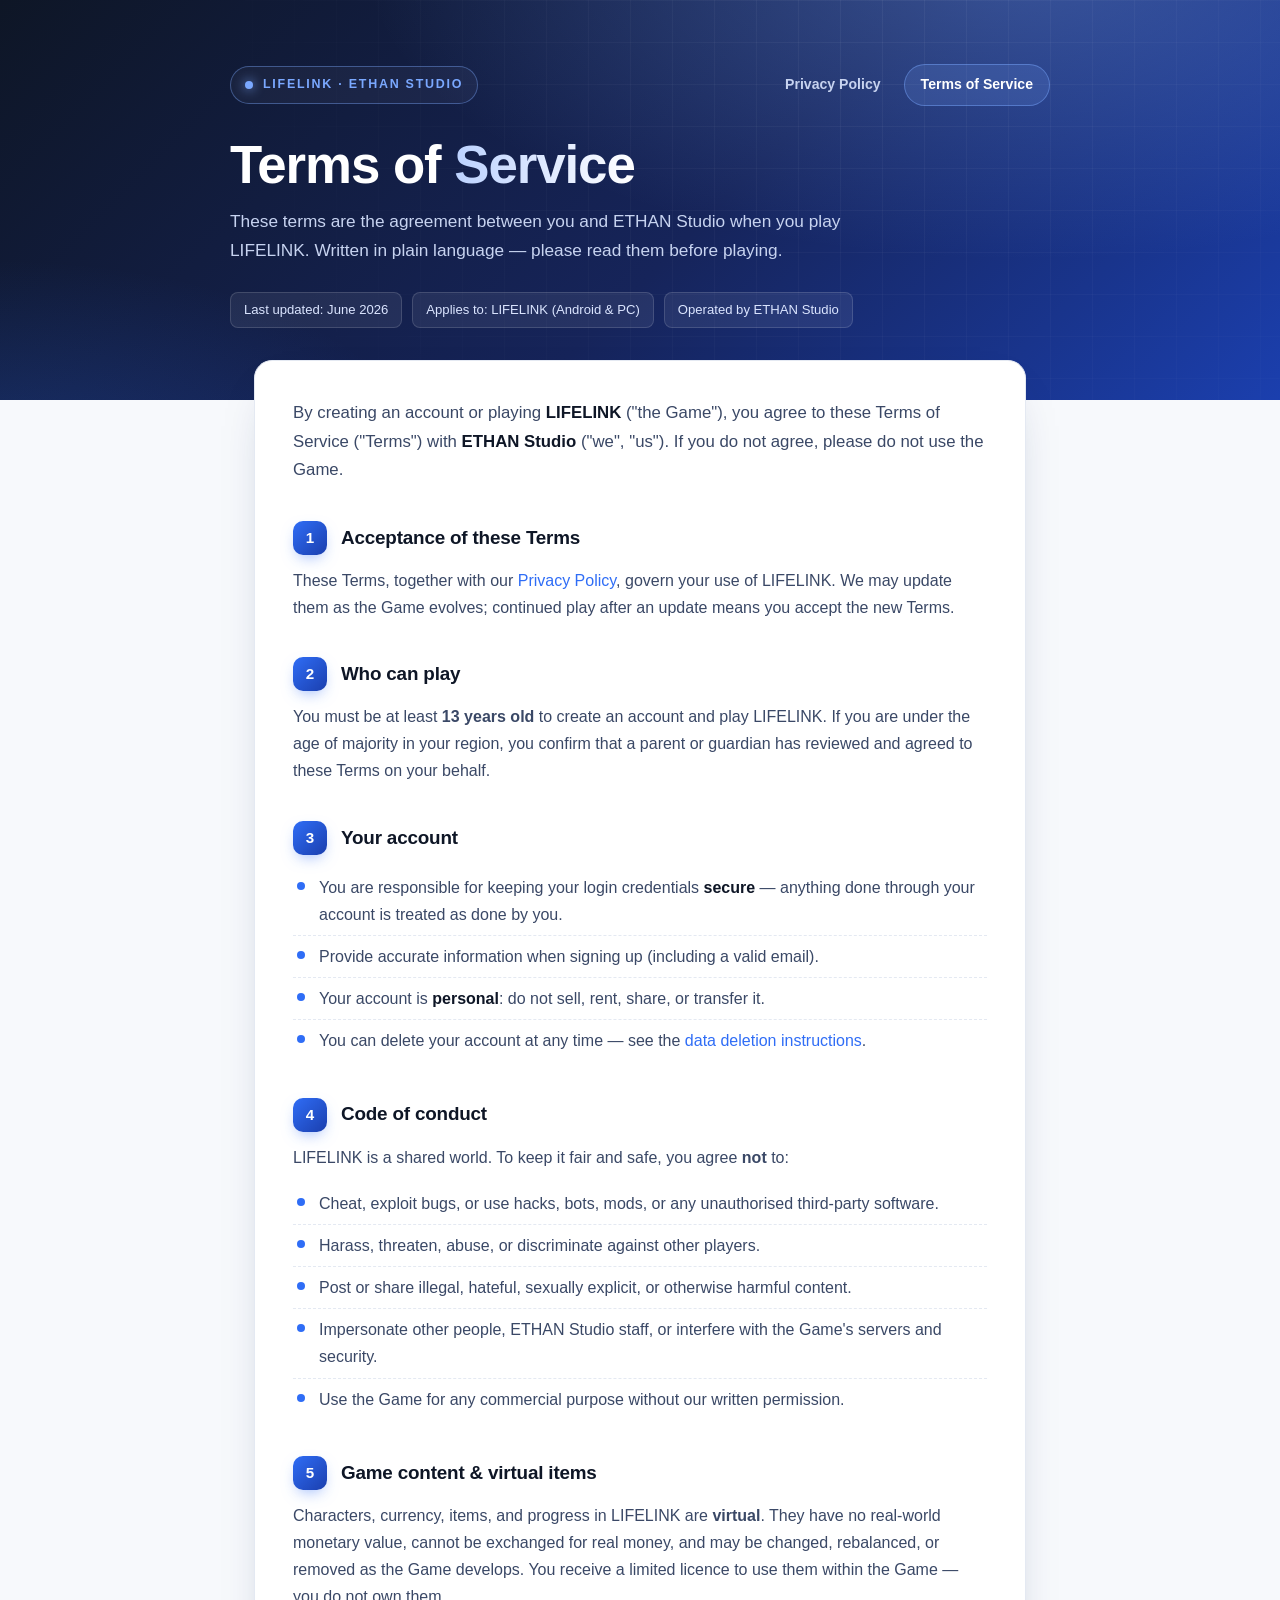
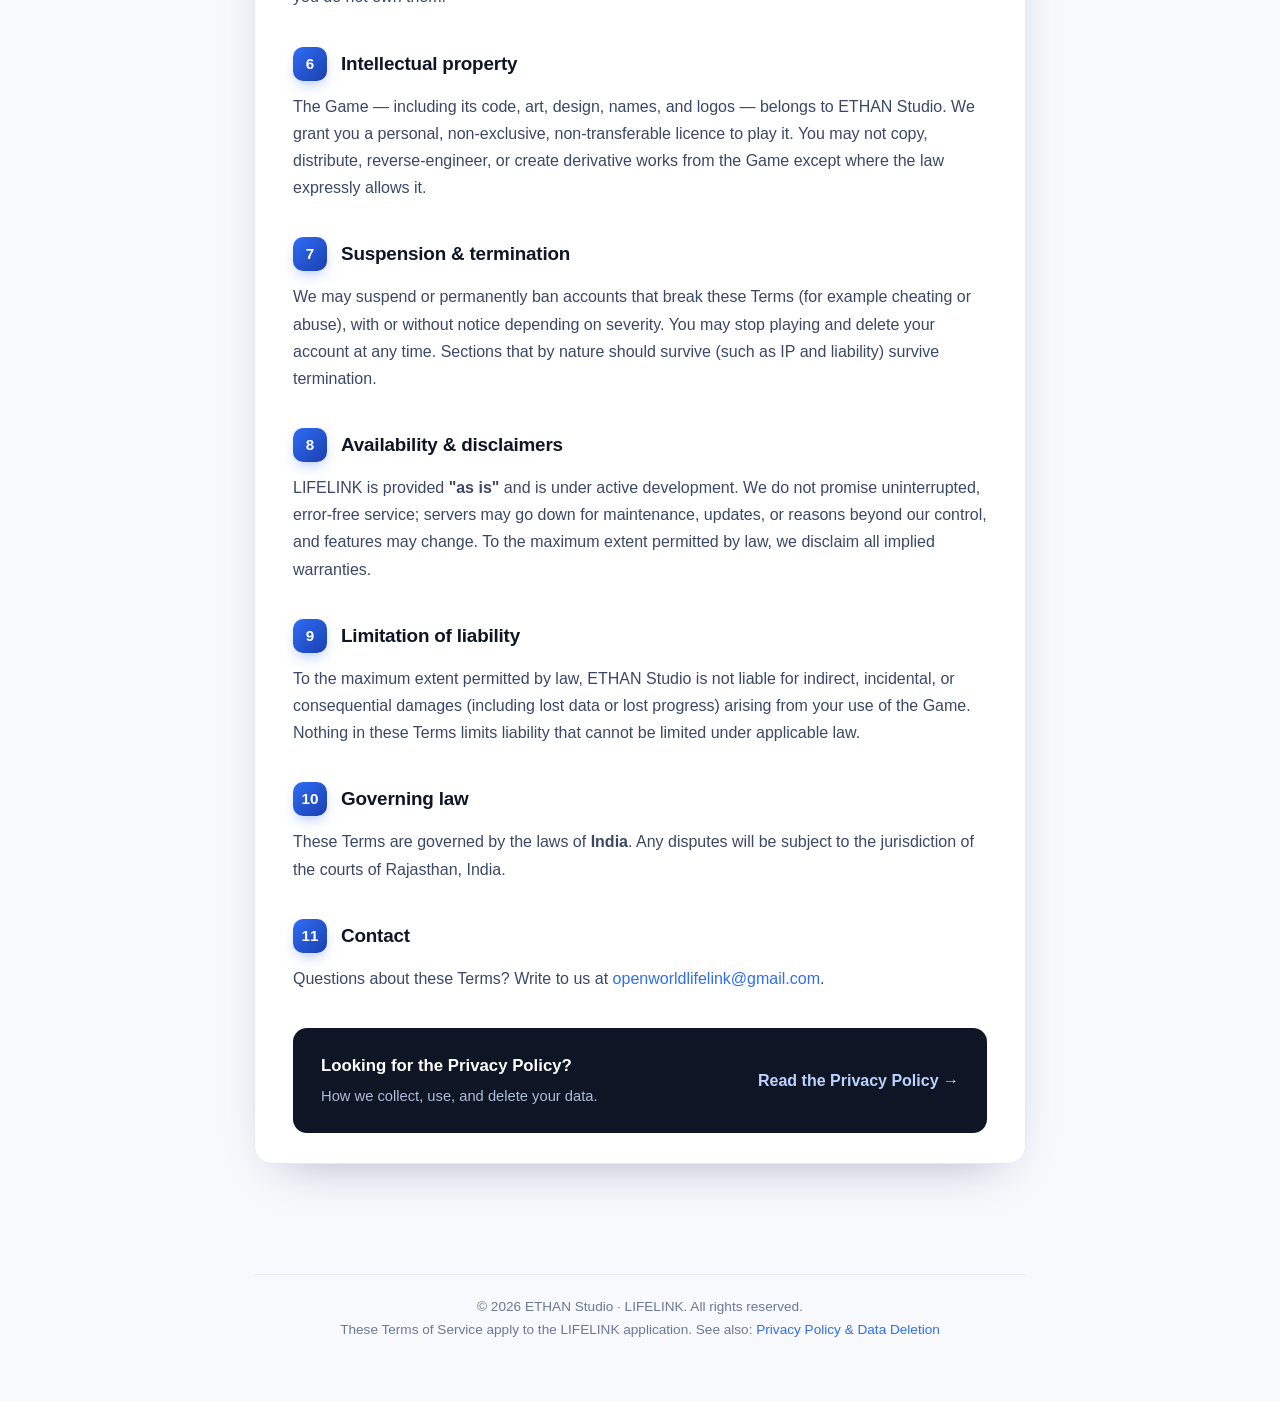
==== terms.html @ 755d23d4 "Create terms.html" ====
<!DOCTYPE html>
<html lang="en">
<head>
<meta charset="UTF-8">
<meta name="viewport" content="width=device-width, initial-scale=1.0">
<title>LIFELINK — Terms of Service</title>
<style>
  :root{
    --ink:#0e1626;
    --ink-soft:#3a4866;
    --muted:#6b7896;
    --line:#e4e9f2;
    --bg:#f7f9fc;
    --card:#ffffff;
    --accent:#2f6df6;
    --accent-deep:#1b3fae;
    --glow:#7aa8ff;
    --ok:#0f9d6b;
  }
  *{box-sizing:border-box;margin:0;padding:0}
  html{scroll-behavior:smooth}
  body{
    font-family:'Segoe UI',-apple-system,Roboto,Helvetica,Arial,sans-serif;
    background:var(--bg);
    color:var(--ink);
    line-height:1.7;
    -webkit-font-smoothing:antialiased;
  }
  a{color:var(--accent);text-decoration:none}
  a:hover{text-decoration:underline}


  /* NAV */
  .nav{display:flex;justify-content:space-between;align-items:center;max-width:820px;margin:0 auto 30px;position:relative}
  .nav-links{display:flex;gap:6px}
  .nav-links a{
    color:#c7d3f0;font-size:.88rem;font-weight:600;
    padding:8px 16px;border-radius:999px;border:1px solid transparent;
    transition:all .2s ease;
  }
  .nav-links a:hover{text-decoration:none;color:#fff;border-color:rgba(122,168,255,.35);background:rgba(255,255,255,.05)}
  .nav-links a.active{color:#fff;background:rgba(122,168,255,.16);border-color:rgba(122,168,255,.45)}

  /* HERO */
  .hero{
    position:relative;
    overflow:hidden;
    background:
      radial-gradient(1100px 500px at 80% -10%, rgba(122,168,255,.35), transparent 60%),
      radial-gradient(800px 400px at 0% 120%, rgba(47,109,246,.25), transparent 55%),
      linear-gradient(135deg,#0e1626 0%,#16245a 55%,#1b3fae 100%);
    color:#fff;
    padding:64px 24px 72px;
  }
  .hero-grid{
    position:absolute;inset:0;
    background-image:
      linear-gradient(rgba(255,255,255,.05) 1px,transparent 1px),
      linear-gradient(90deg,rgba(255,255,255,.05) 1px,transparent 1px);
    background-size:42px 42px;
    mask-image:radial-gradient(circle at 70% 0%,#000,transparent 75%);
    pointer-events:none;
  }
  .hero-inner{max-width:820px;margin:0 auto;position:relative}
  .brand{
    display:inline-flex;align-items:center;gap:10px;
    font-weight:700;letter-spacing:.14em;text-transform:uppercase;
    font-size:.78rem;color:var(--glow);
    border:1px solid rgba(122,168,255,.4);
    padding:7px 14px;border-radius:999px;
    background:rgba(255,255,255,.04);
  }
  .brand .dot{width:8px;height:8px;border-radius:50%;background:var(--glow);box-shadow:0 0 12px var(--glow)}
  h1{
    font-size:clamp(2.1rem,6vw,3.3rem);
    line-height:1.08;
    font-weight:800;
    letter-spacing:-.02em;
    margin:22px 0 14px;
  }
  h1 span{
    background:linear-gradient(90deg,#bcd2ff,#ffffff);
    -webkit-background-clip:text;background-clip:text;-webkit-text-fill-color:transparent;
  }
  .lede{font-size:1.08rem;color:#c7d3f0;max-width:620px}
  .meta-row{
    margin-top:26px;display:flex;flex-wrap:wrap;gap:10px;
  }
  .chip{
    font-size:.82rem;color:#dbe5ff;
    background:rgba(255,255,255,.07);
    border:1px solid rgba(255,255,255,.14);
    padding:6px 13px;border-radius:8px;
  }

  /* BODY */
  .wrap{max-width:820px;margin:-40px auto 0;padding:0 24px 80px;position:relative}
  .card{
    background:var(--card);
    border:1px solid var(--line);
    border-radius:18px;
    padding:38px 38px 30px;
    box-shadow:0 20px 50px -28px rgba(16,33,80,.4);
  }
  .intro{font-size:1.05rem;color:var(--ink-soft)}
  .intro strong{color:var(--ink)}

  section{margin-top:36px;scroll-margin-top:20px}
  .sec-head{display:flex;align-items:center;gap:14px;margin-bottom:12px}
  .num{
    flex:none;
    width:34px;height:34px;border-radius:10px;
    display:grid;place-items:center;
    font-weight:700;font-size:.95rem;
    color:#fff;
    background:linear-gradient(135deg,var(--accent),var(--accent-deep));
    box-shadow:0 6px 16px -6px rgba(47,109,246,.6);
  }
  h2{font-size:1.18rem;font-weight:700;letter-spacing:-.01em}
  section p{color:var(--ink-soft);margin-top:4px}
  ul{margin:12px 0 0;padding-left:0;list-style:none}
  ul li{
    position:relative;padding:7px 0 7px 26px;color:var(--ink-soft);
    border-bottom:1px dashed var(--line);
  }
  ul li:last-child{border-bottom:none}
  ul li::before{
    content:"";position:absolute;left:4px;top:15px;
    width:8px;height:8px;border-radius:50%;
    background:var(--accent);
  }
  ul li b{color:var(--ink)}

  /* two deletion methods */
  .methods{display:grid;grid-template-columns:1fr 1fr;gap:16px;margin-top:16px}
  .method{
    border:1px solid var(--line);border-radius:12px;padding:18px 20px;
    background:#fff;position:relative;
  }
  .method h3{font-size:1rem;margin:10px 0 2px}
  .tag{
    font-size:.68rem;font-weight:700;letter-spacing:.08em;text-transform:uppercase;
    color:var(--accent-deep);background:#e8f0ff;padding:4px 9px;border-radius:6px;
  }
  .tag.alt{color:#0a7a52;background:#e3f7ee}
  @media (max-width:560px){.methods{grid-template-columns:1fr}}

  /* data deletion callout */
  .deletion{
    margin-top:14px;
    border:1px solid var(--line);
    border-left:4px solid var(--accent);
    background:linear-gradient(180deg,#f4f8ff,#ffffff);
    border-radius:12px;
    padding:22px 24px;
  }
  .deletion h3{font-size:1.02rem;margin-bottom:6px}
  .steps{counter-reset:step;margin-top:14px}
  .steps li{
    list-style:none;position:relative;padding:10px 0 10px 40px;border:none;
    color:var(--ink-soft);
  }
  .steps li::before{
    counter-increment:step;content:counter(step);
    position:absolute;left:0;top:8px;
    width:24px;height:24px;border-radius:7px;
    background:#e8f0ff;color:var(--accent-deep);
    font-weight:700;font-size:.82rem;
    display:grid;place-items:center;
  }
  .mailbtn{
    display:inline-flex;align-items:center;gap:8px;
    margin-top:14px;
    background:linear-gradient(135deg,var(--accent),var(--accent-deep));
    color:#fff;font-weight:600;font-size:.95rem;
    padding:11px 20px;border-radius:10px;
    box-shadow:0 10px 24px -10px rgba(47,109,246,.7);
  }
  .mailbtn:hover{text-decoration:none;filter:brightness(1.06)}

  .contact-card{
    margin-top:36px;display:flex;flex-wrap:wrap;gap:18px;align-items:center;justify-content:space-between;
    background:#0e1626;color:#fff;border-radius:14px;padding:24px 28px;
  }
  .contact-card h3{font-size:1.05rem;margin-bottom:3px}
  .contact-card p{color:#aebbd9;font-size:.92rem;margin:0}
  .contact-card a{color:#bcd2ff;font-weight:600}

  footer{
    max-width:820px;margin:0 auto;padding:30px 24px 60px;
    color:var(--muted);font-size:.85rem;text-align:center;
  }
  footer .rule{height:1px;background:var(--line);margin-bottom:20px}

  @media (max-width:560px){
    .card{padding:26px 20px 20px;border-radius:14px}
    .hero{padding:48px 20px 64px}
  }
  @media (prefers-reduced-motion:no-preference){
    .card{animation:rise .6s ease both}
    @keyframes rise{from{opacity:0;transform:translateY(14px)}to{opacity:1;transform:none}}
  }
</style>
</head>
<body>

<header class="hero">
  <div class="hero-grid"></div>
  <div class="hero-inner">
    <div class="nav">
      <span class="brand"><span class="dot"></span>LIFELINK · ETHAN Studio</span>
      <nav class="nav-links">
        <a href="./">Privacy Policy</a>
        <a href="terms.html" class="active">Terms of Service</a>
      </nav>
    </div>
    <h1>Terms of <span>Service</span></h1>
    <p class="lede">These terms are the agreement between you and ETHAN Studio when you play LIFELINK. Written in plain language — please read them before playing.</p>
    <div class="meta-row">
      <span class="chip">Last updated: June 2026</span>
      <span class="chip">Applies to: LIFELINK (Android &amp; PC)</span>
      <span class="chip">Operated by ETHAN Studio</span>
    </div>
  </div>
</header>

<main class="wrap">
  <div class="card">
    <p class="intro">By creating an account or playing <strong>LIFELINK</strong> ("the Game"), you agree to these Terms of Service ("Terms") with <strong>ETHAN Studio</strong> ("we", "us"). If you do not agree, please do not use the Game.</p>

    <section id="acceptance">
      <div class="sec-head"><span class="num">1</span><h2>Acceptance of these Terms</h2></div>
      <p>These Terms, together with our <a href="./">Privacy Policy</a>, govern your use of LIFELINK. We may update them as the Game evolves; continued play after an update means you accept the new Terms.</p>
    </section>

    <section id="eligibility">
      <div class="sec-head"><span class="num">2</span><h2>Who can play</h2></div>
      <p>You must be at least <b>13 years old</b> to create an account and play LIFELINK. If you are under the age of majority in your region, you confirm that a parent or guardian has reviewed and agreed to these Terms on your behalf.</p>
    </section>

    <section id="account">
      <div class="sec-head"><span class="num">3</span><h2>Your account</h2></div>
      <ul>
        <li>You are responsible for keeping your login credentials <b>secure</b> — anything done through your account is treated as done by you.</li>
        <li>Provide accurate information when signing up (including a valid email).</li>
        <li>Your account is <b>personal</b>: do not sell, rent, share, or transfer it.</li>
        <li>You can delete your account at any time — see the <a href="./#data-deletion">data deletion instructions</a>.</li>
      </ul>
    </section>

    <section id="conduct">
      <div class="sec-head"><span class="num">4</span><h2>Code of conduct</h2></div>
      <p>LIFELINK is a shared world. To keep it fair and safe, you agree <b>not</b> to:</p>
      <ul>
        <li>Cheat, exploit bugs, or use hacks, bots, mods, or any unauthorised third-party software.</li>
        <li>Harass, threaten, abuse, or discriminate against other players.</li>
        <li>Post or share illegal, hateful, sexually explicit, or otherwise harmful content.</li>
        <li>Impersonate other people, ETHAN Studio staff, or interfere with the Game's servers and security.</li>
        <li>Use the Game for any commercial purpose without our written permission.</li>
      </ul>
    </section>

    <section id="content">
      <div class="sec-head"><span class="num">5</span><h2>Game content &amp; virtual items</h2></div>
      <p>Characters, currency, items, and progress in LIFELINK are <b>virtual</b>. They have no real-world monetary value, cannot be exchanged for real money, and may be changed, rebalanced, or removed as the Game develops. You receive a limited licence to use them within the Game — you do not own them.</p>
    </section>

    <section id="ip">
      <div class="sec-head"><span class="num">6</span><h2>Intellectual property</h2></div>
      <p>The Game — including its code, art, design, names, and logos — belongs to ETHAN Studio. We grant you a personal, non-exclusive, non-transferable licence to play it. You may not copy, distribute, reverse-engineer, or create derivative works from the Game except where the law expressly allows it.</p>
    </section>

    <section id="termination">
      <div class="sec-head"><span class="num">7</span><h2>Suspension &amp; termination</h2></div>
      <p>We may suspend or permanently ban accounts that break these Terms (for example cheating or abuse), with or without notice depending on severity. You may stop playing and delete your account at any time. Sections that by nature should survive (such as IP and liability) survive termination.</p>
    </section>

    <section id="disclaimer">
      <div class="sec-head"><span class="num">8</span><h2>Availability &amp; disclaimers</h2></div>
      <p>LIFELINK is provided <b>"as is"</b> and is under active development. We do not promise uninterrupted, error-free service; servers may go down for maintenance, updates, or reasons beyond our control, and features may change. To the maximum extent permitted by law, we disclaim all implied warranties.</p>
    </section>

    <section id="liability">
      <div class="sec-head"><span class="num">9</span><h2>Limitation of liability</h2></div>
      <p>To the maximum extent permitted by law, ETHAN Studio is not liable for indirect, incidental, or consequential damages (including lost data or lost progress) arising from your use of the Game. Nothing in these Terms limits liability that cannot be limited under applicable law.</p>
    </section>

    <section id="law">
      <div class="sec-head"><span class="num">10</span><h2>Governing law</h2></div>
      <p>These Terms are governed by the laws of <b>India</b>. Any disputes will be subject to the jurisdiction of the courts of Rajasthan, India.</p>
    </section>

    <section id="contact-terms">
      <div class="sec-head"><span class="num">11</span><h2>Contact</h2></div>
      <p>Questions about these Terms? Write to us at <a href="mailto:openworldlifelink@gmail.com">openworldlifelink@gmail.com</a>.</p>
    </section>

    <div class="contact-card">
      <div>
        <h3>Looking for the Privacy Policy?</h3>
        <p>How we collect, use, and delete your data.</p>
      </div>
      <a href="./">Read the Privacy Policy →</a>
    </div>
  </div>
</main>

<footer>
  <div class="rule"></div>
  © 2026 ETHAN Studio · LIFELINK. All rights reserved.<br>
  These Terms of Service apply to the LIFELINK application. See also: <a href="./">Privacy Policy &amp; Data Deletion</a>
</footer>

</body>
</html>
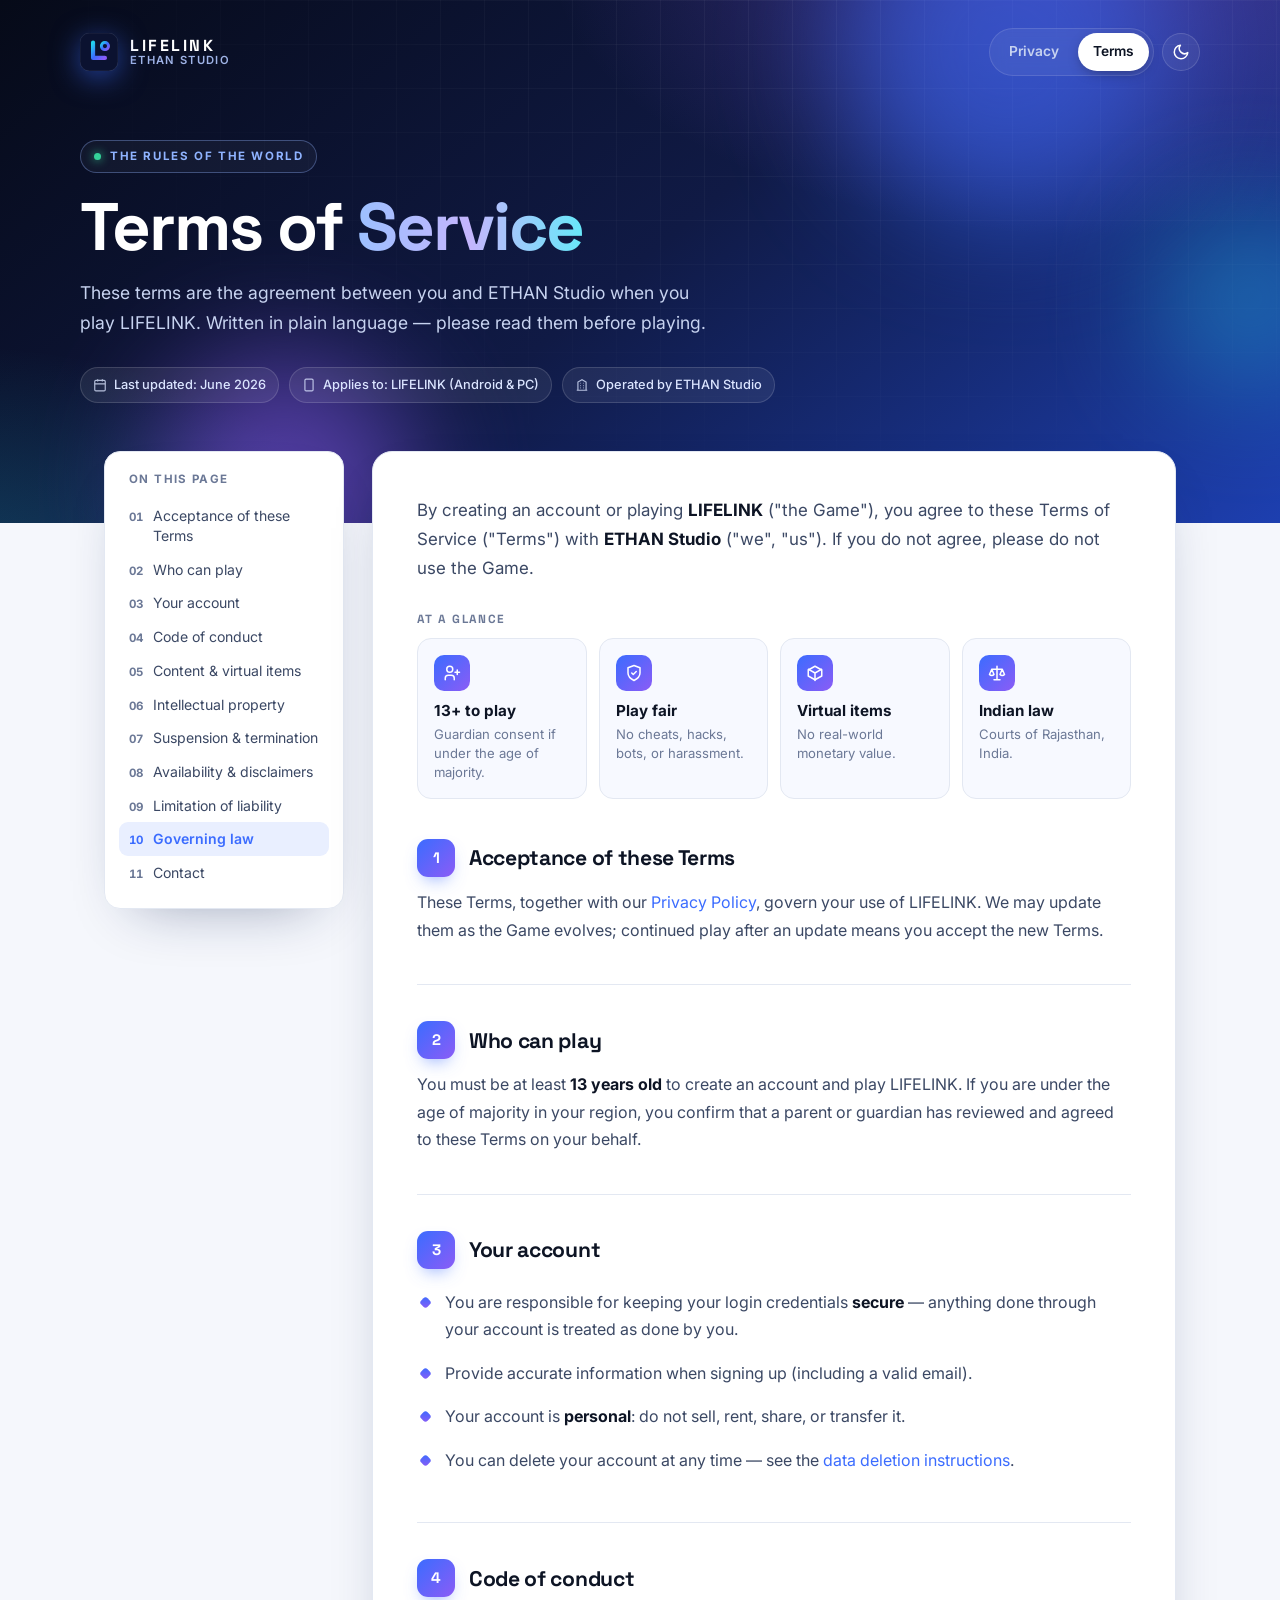
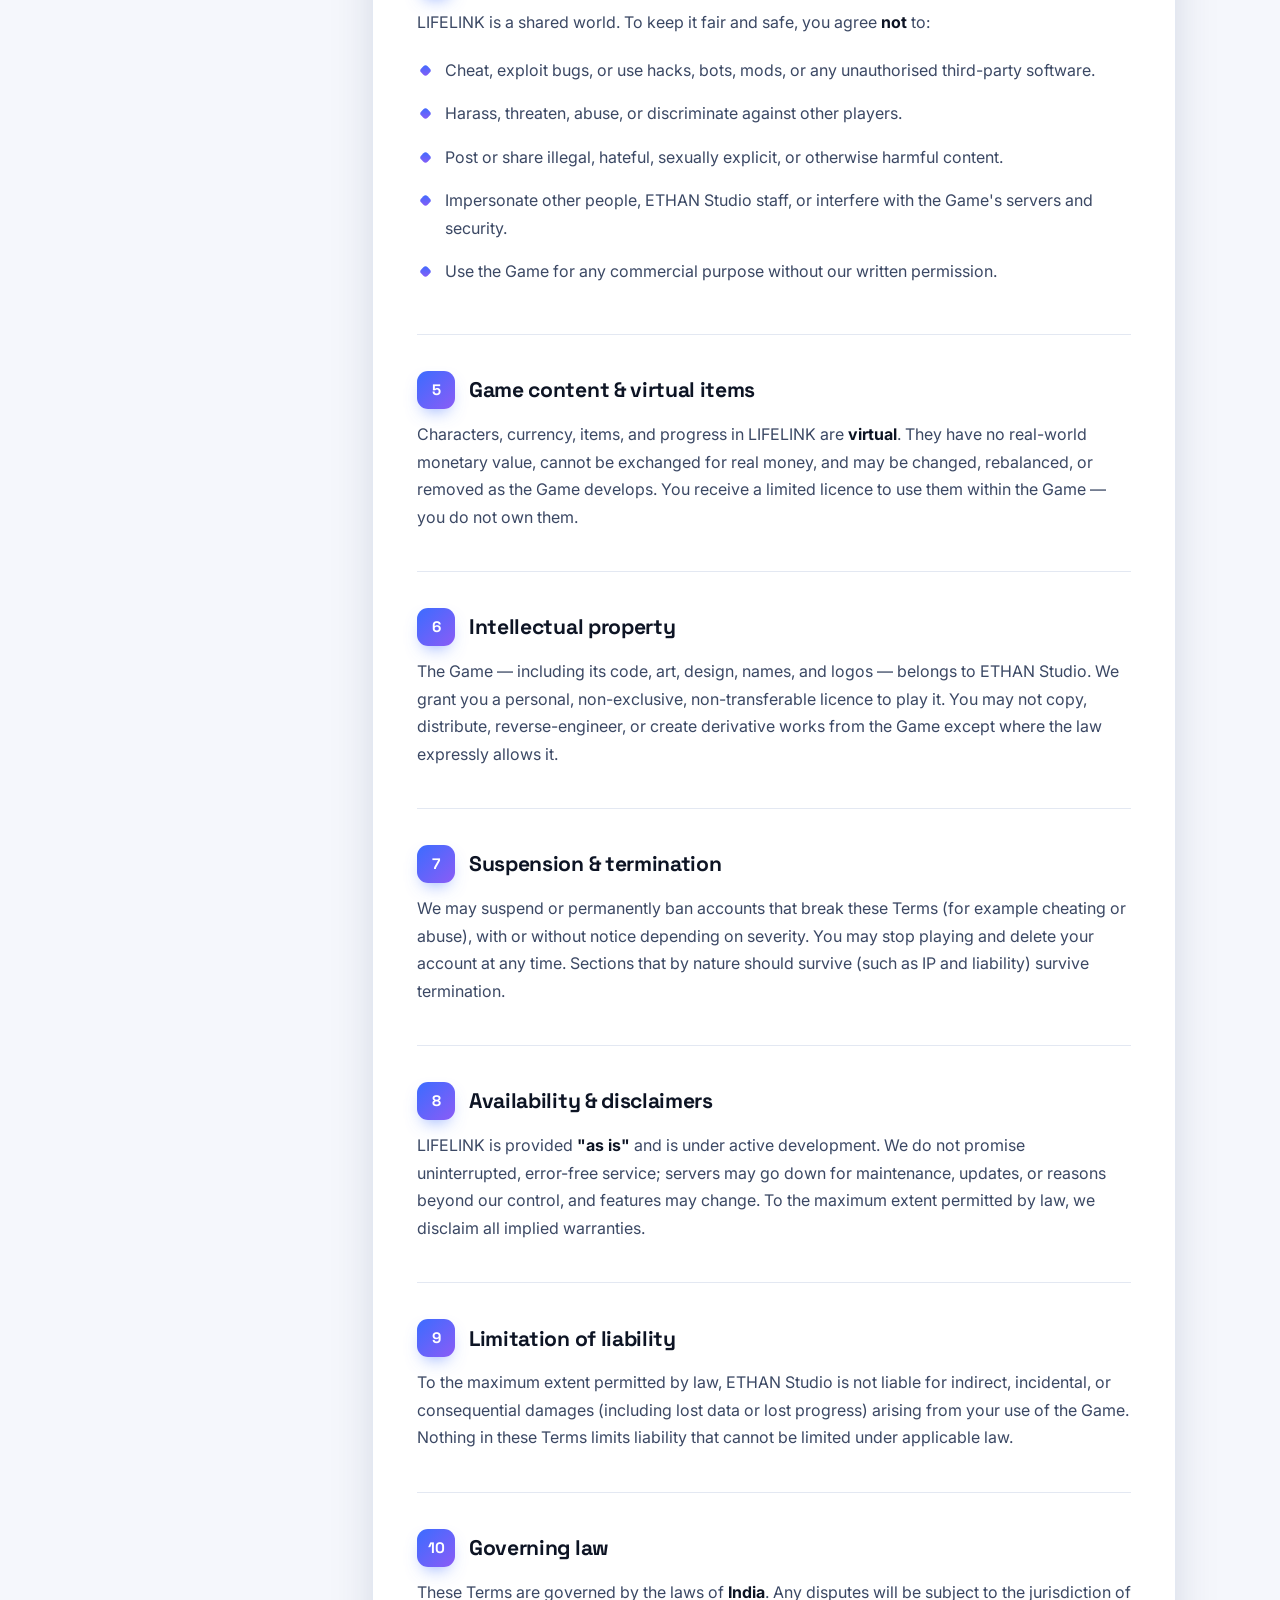
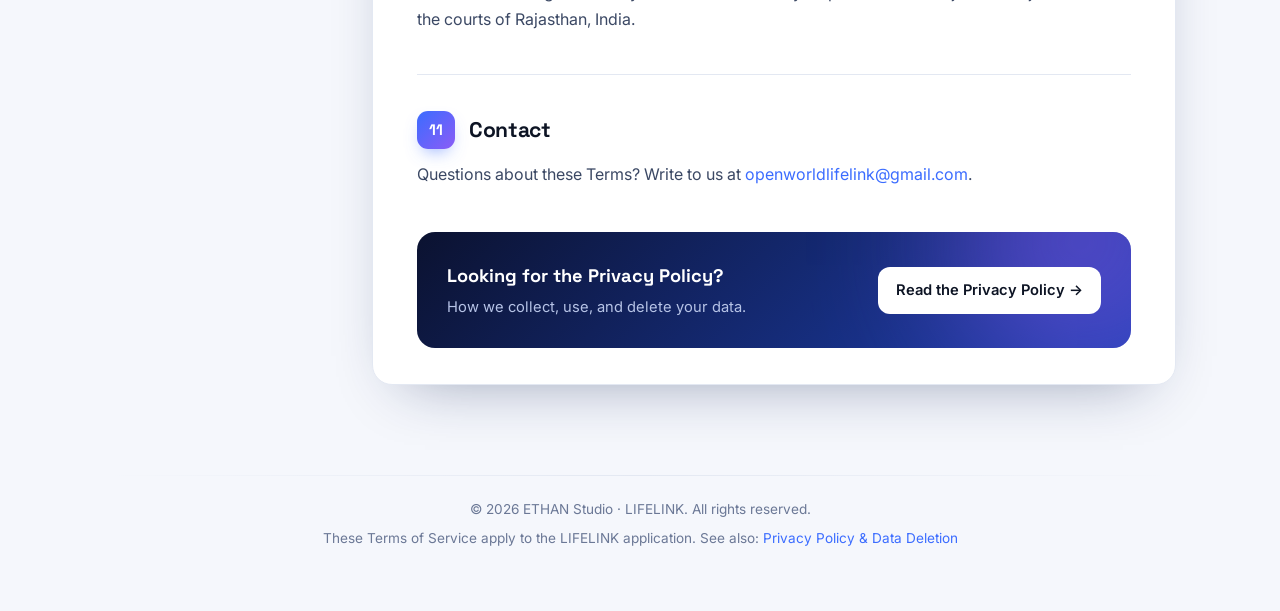
==== commit 33c7872b: "Redesign Privacy Policy and Terms pages Shared style.css/script.js, sticky table of contents with ac" ====
--- a/terms.html
+++ b/terms.html
@@ -4,242 +4,98 @@
 <meta charset="UTF-8">
 <meta name="viewport" content="width=device-width, initial-scale=1.0">
 <title>LIFELINK — Terms of Service</title>
-<style>
-  :root{
-    --ink:#0e1626;
-    --ink-soft:#3a4866;
-    --muted:#6b7896;
-    --line:#e4e9f2;
-    --bg:#f7f9fc;
-    --card:#ffffff;
-    --accent:#2f6df6;
-    --accent-deep:#1b3fae;
-    --glow:#7aa8ff;
-    --ok:#0f9d6b;
-  }
-  *{box-sizing:border-box;margin:0;padding:0}
-  html{scroll-behavior:smooth}
-  body{
-    font-family:'Segoe UI',-apple-system,Roboto,Helvetica,Arial,sans-serif;
-    background:var(--bg);
-    color:var(--ink);
-    line-height:1.7;
-    -webkit-font-smoothing:antialiased;
-  }
-  a{color:var(--accent);text-decoration:none}
-  a:hover{text-decoration:underline}
-
-
-  /* NAV */
-  .nav{display:flex;justify-content:space-between;align-items:center;max-width:820px;margin:0 auto 30px;position:relative}
-  .nav-links{display:flex;gap:6px}
-  .nav-links a{
-    color:#c7d3f0;font-size:.88rem;font-weight:600;
-    padding:8px 16px;border-radius:999px;border:1px solid transparent;
-    transition:all .2s ease;
-  }
-  .nav-links a:hover{text-decoration:none;color:#fff;border-color:rgba(122,168,255,.35);background:rgba(255,255,255,.05)}
-  .nav-links a.active{color:#fff;background:rgba(122,168,255,.16);border-color:rgba(122,168,255,.45)}
-
-  /* HERO */
-  .hero{
-    position:relative;
-    overflow:hidden;
-    background:
-      radial-gradient(1100px 500px at 80% -10%, rgba(122,168,255,.35), transparent 60%),
-      radial-gradient(800px 400px at 0% 120%, rgba(47,109,246,.25), transparent 55%),
-      linear-gradient(135deg,#0e1626 0%,#16245a 55%,#1b3fae 100%);
-    color:#fff;
-    padding:64px 24px 72px;
-  }
-  .hero-grid{
-    position:absolute;inset:0;
-    background-image:
-      linear-gradient(rgba(255,255,255,.05) 1px,transparent 1px),
-      linear-gradient(90deg,rgba(255,255,255,.05) 1px,transparent 1px);
-    background-size:42px 42px;
-    mask-image:radial-gradient(circle at 70% 0%,#000,transparent 75%);
-    pointer-events:none;
-  }
-  .hero-inner{max-width:820px;margin:0 auto;position:relative}
-  .brand{
-    display:inline-flex;align-items:center;gap:10px;
-    font-weight:700;letter-spacing:.14em;text-transform:uppercase;
-    font-size:.78rem;color:var(--glow);
-    border:1px solid rgba(122,168,255,.4);
-    padding:7px 14px;border-radius:999px;
-    background:rgba(255,255,255,.04);
-  }
-  .brand .dot{width:8px;height:8px;border-radius:50%;background:var(--glow);box-shadow:0 0 12px var(--glow)}
-  h1{
-    font-size:clamp(2.1rem,6vw,3.3rem);
-    line-height:1.08;
-    font-weight:800;
-    letter-spacing:-.02em;
-    margin:22px 0 14px;
-  }
-  h1 span{
-    background:linear-gradient(90deg,#bcd2ff,#ffffff);
-    -webkit-background-clip:text;background-clip:text;-webkit-text-fill-color:transparent;
-  }
-  .lede{font-size:1.08rem;color:#c7d3f0;max-width:620px}
-  .meta-row{
-    margin-top:26px;display:flex;flex-wrap:wrap;gap:10px;
-  }
-  .chip{
-    font-size:.82rem;color:#dbe5ff;
-    background:rgba(255,255,255,.07);
-    border:1px solid rgba(255,255,255,.14);
-    padding:6px 13px;border-radius:8px;
-  }
-
-  /* BODY */
-  .wrap{max-width:820px;margin:-40px auto 0;padding:0 24px 80px;position:relative}
-  .card{
-    background:var(--card);
-    border:1px solid var(--line);
-    border-radius:18px;
-    padding:38px 38px 30px;
-    box-shadow:0 20px 50px -28px rgba(16,33,80,.4);
-  }
-  .intro{font-size:1.05rem;color:var(--ink-soft)}
-  .intro strong{color:var(--ink)}
-
-  section{margin-top:36px;scroll-margin-top:20px}
-  .sec-head{display:flex;align-items:center;gap:14px;margin-bottom:12px}
-  .num{
-    flex:none;
-    width:34px;height:34px;border-radius:10px;
-    display:grid;place-items:center;
-    font-weight:700;font-size:.95rem;
-    color:#fff;
-    background:linear-gradient(135deg,var(--accent),var(--accent-deep));
-    box-shadow:0 6px 16px -6px rgba(47,109,246,.6);
-  }
-  h2{font-size:1.18rem;font-weight:700;letter-spacing:-.01em}
-  section p{color:var(--ink-soft);margin-top:4px}
-  ul{margin:12px 0 0;padding-left:0;list-style:none}
-  ul li{
-    position:relative;padding:7px 0 7px 26px;color:var(--ink-soft);
-    border-bottom:1px dashed var(--line);
-  }
-  ul li:last-child{border-bottom:none}
-  ul li::before{
-    content:"";position:absolute;left:4px;top:15px;
-    width:8px;height:8px;border-radius:50%;
-    background:var(--accent);
-  }
-  ul li b{color:var(--ink)}
-
-  /* two deletion methods */
-  .methods{display:grid;grid-template-columns:1fr 1fr;gap:16px;margin-top:16px}
-  .method{
-    border:1px solid var(--line);border-radius:12px;padding:18px 20px;
-    background:#fff;position:relative;
-  }
-  .method h3{font-size:1rem;margin:10px 0 2px}
-  .tag{
-    font-size:.68rem;font-weight:700;letter-spacing:.08em;text-transform:uppercase;
-    color:var(--accent-deep);background:#e8f0ff;padding:4px 9px;border-radius:6px;
-  }
-  .tag.alt{color:#0a7a52;background:#e3f7ee}
-  @media (max-width:560px){.methods{grid-template-columns:1fr}}
-
-  /* data deletion callout */
-  .deletion{
-    margin-top:14px;
-    border:1px solid var(--line);
-    border-left:4px solid var(--accent);
-    background:linear-gradient(180deg,#f4f8ff,#ffffff);
-    border-radius:12px;
-    padding:22px 24px;
-  }
-  .deletion h3{font-size:1.02rem;margin-bottom:6px}
-  .steps{counter-reset:step;margin-top:14px}
-  .steps li{
-    list-style:none;position:relative;padding:10px 0 10px 40px;border:none;
-    color:var(--ink-soft);
-  }
-  .steps li::before{
-    counter-increment:step;content:counter(step);
-    position:absolute;left:0;top:8px;
-    width:24px;height:24px;border-radius:7px;
-    background:#e8f0ff;color:var(--accent-deep);
-    font-weight:700;font-size:.82rem;
-    display:grid;place-items:center;
-  }
-  .mailbtn{
-    display:inline-flex;align-items:center;gap:8px;
-    margin-top:14px;
-    background:linear-gradient(135deg,var(--accent),var(--accent-deep));
-    color:#fff;font-weight:600;font-size:.95rem;
-    padding:11px 20px;border-radius:10px;
-    box-shadow:0 10px 24px -10px rgba(47,109,246,.7);
-  }
-  .mailbtn:hover{text-decoration:none;filter:brightness(1.06)}
-
-  .contact-card{
-    margin-top:36px;display:flex;flex-wrap:wrap;gap:18px;align-items:center;justify-content:space-between;
-    background:#0e1626;color:#fff;border-radius:14px;padding:24px 28px;
-  }
-  .contact-card h3{font-size:1.05rem;margin-bottom:3px}
-  .contact-card p{color:#aebbd9;font-size:.92rem;margin:0}
-  .contact-card a{color:#bcd2ff;font-weight:600}
-
-  footer{
-    max-width:820px;margin:0 auto;padding:30px 24px 60px;
-    color:var(--muted);font-size:.85rem;text-align:center;
-  }
-  footer .rule{height:1px;background:var(--line);margin-bottom:20px}
-
-  @media (max-width:560px){
-    .card{padding:26px 20px 20px;border-radius:14px}
-    .hero{padding:48px 20px 64px}
-  }
-  @media (prefers-reduced-motion:no-preference){
-    .card{animation:rise .6s ease both}
-    @keyframes rise{from{opacity:0;transform:translateY(14px)}to{opacity:1;transform:none}}
-  }
-</style>
+<meta name="description" content="The Terms of Service between you and ETHAN Studio for playing LIFELINK, the open-world social game.">
+<meta name="theme-color" content="#0b1230">
+<meta property="og:type" content="website">
+<meta property="og:title" content="LIFELINK — Terms of Service">
+<meta property="og:description" content="The rules of play for LIFELINK, written in plain language.">
+<link rel="icon" href="favicon.svg" type="image/svg+xml">
+<link rel="preconnect" href="https://fonts.googleapis.com">
+<link rel="preconnect" href="https://fonts.gstatic.com" crossorigin>
+<link href="https://fonts.googleapis.com/css2?family=Inter:wght@400;500;600;700&family=Space+Grotesk:wght@600;700&display=swap" rel="stylesheet">
+<link rel="stylesheet" href="style.css">
+<script>
+  try{var t=localStorage.getItem('lifelink-theme');if(t){document.documentElement.setAttribute('data-theme',t)}else if(matchMedia('(prefers-color-scheme: dark)').matches){document.documentElement.setAttribute('data-theme','dark')}}catch(e){}
+</script>
 </head>
 <body>
+<a class="skip" href="#main">Skip to content</a>
+<div class="progress" aria-hidden="true"></div>
 
 <header class="hero">
   <div class="hero-grid"></div>
+  <span class="orb a"></span><span class="orb b"></span><span class="orb c"></span>
   <div class="hero-inner">
     <div class="nav">
-      <span class="brand"><span class="dot"></span>LIFELINK · ETHAN Studio</span>
-      <nav class="nav-links">
-        <a href="./">Privacy Policy</a>
-        <a href="terms.html" class="active">Terms of Service</a>
-      </nav>
+      <a class="brand" href="./" aria-label="LIFELINK by ETHAN Studio — home">
+        <svg class="logo" viewBox="0 0 64 64" aria-hidden="true"><defs><linearGradient id="lg" x1="0" y1="0" x2="1" y2="1"><stop offset="0" stop-color="#22d3ee"/><stop offset=".5" stop-color="#3b6cff"/><stop offset="1" stop-color="#8b5cf6"/></linearGradient></defs><rect width="64" height="64" rx="16" fill="#0b1230" stroke="rgba(255,255,255,.15)"/><path d="M22 16v26h20" fill="none" stroke="url(#lg)" stroke-width="7" stroke-linecap="round" stroke-linejoin="round"/><circle cx="42" cy="22" r="6" fill="none" stroke="url(#lg)" stroke-width="5"/></svg>
+        <span class="brand-text"><b>LIFELINK</b><small>ETHAN Studio</small></span>
+      </a>
+      <div class="nav-right">
+        <nav class="nav-links" aria-label="Legal pages">
+          <a href="./">Privacy</a>
+          <a href="terms.html" aria-current="page">Terms</a>
+        </nav>
+        <button class="theme-btn" type="button" aria-label="Toggle dark mode">
+          <svg class="moon" viewBox="0 0 24 24" fill="none" stroke="currentColor" stroke-width="2" stroke-linecap="round" stroke-linejoin="round"><path d="M21 12.8A9 9 0 1 1 11.2 3a7 7 0 0 0 9.8 9.8z"/></svg>
+          <svg class="sun" viewBox="0 0 24 24" fill="none" stroke="currentColor" stroke-width="2" stroke-linecap="round"><circle cx="12" cy="12" r="4"/><path d="M12 2v2M12 20v2M4.9 4.9l1.4 1.4M17.7 17.7l1.4 1.4M2 12h2M20 12h2M4.9 19.1l1.4-1.4M17.7 6.3l1.4-1.4"/></svg>
+        </button>
+      </div>
     </div>
+    <span class="eyebrow"><span class="dot"></span>The rules of the world</span>
     <h1>Terms of <span>Service</span></h1>
     <p class="lede">These terms are the agreement between you and ETHAN Studio when you play LIFELINK. Written in plain language — please read them before playing.</p>
     <div class="meta-row">
-      <span class="chip">Last updated: June 2026</span>
-      <span class="chip">Applies to: LIFELINK (Android &amp; PC)</span>
-      <span class="chip">Operated by ETHAN Studio</span>
+      <span class="chip"><svg viewBox="0 0 24 24" fill="none" stroke="currentColor" stroke-width="2"><rect x="3" y="4" width="18" height="18" rx="2"/><path d="M16 2v4M8 2v4M3 10h18"/></svg>Last updated: June 2026</span>
+      <span class="chip"><svg viewBox="0 0 24 24" fill="none" stroke="currentColor" stroke-width="2"><rect x="5" y="2" width="14" height="20" rx="2"/><path d="M12 18h.01"/></svg>Applies to: LIFELINK (Android &amp; PC)</span>
+      <span class="chip"><svg viewBox="0 0 24 24" fill="none" stroke="currentColor" stroke-width="2"><path d="M3 21h18M5 21V7l7-4 7 4v14M9 9h1M14 9h1M9 13h1M14 13h1M9 17h1M14 17h1"/></svg>Operated by ETHAN Studio</span>
     </div>
   </div>
 </header>
 
-<main class="wrap">
-  <div class="card">
+<div class="layout">
+  <details class="toc" open>
+    <summary>On this page</summary>
+    <ol>
+      <li><a href="#acceptance">Acceptance of these Terms</a></li>
+      <li><a href="#eligibility">Who can play</a></li>
+      <li><a href="#account">Your account</a></li>
+      <li><a href="#conduct">Code of conduct</a></li>
+      <li><a href="#content">Content &amp; virtual items</a></li>
+      <li><a href="#ip">Intellectual property</a></li>
+      <li><a href="#termination">Suspension &amp; termination</a></li>
+      <li><a href="#disclaimer">Availability &amp; disclaimers</a></li>
+      <li><a href="#liability">Limitation of liability</a></li>
+      <li><a href="#law">Governing law</a></li>
+      <li><a href="#contact-terms">Contact</a></li>
+    </ol>
+  </details>
+
+  <main id="main" class="card">
     <p class="intro">By creating an account or playing <strong>LIFELINK</strong> ("the Game"), you agree to these Terms of Service ("Terms") with <strong>ETHAN Studio</strong> ("we", "us"). If you do not agree, please do not use the Game.</p>
 
+    <div class="glance">
+      <h2>At a glance</h2>
+      <div class="glance-grid">
+        <div class="g"><div class="ic"><svg viewBox="0 0 24 24" fill="none" stroke="currentColor" stroke-width="2" stroke-linecap="round" stroke-linejoin="round"><circle cx="9" cy="7" r="4"/><path d="M3 21v-2a4 4 0 0 1 4-4h4a4 4 0 0 1 4 4v2M19 8v6M16 11h6"/></svg></div><b>13+ to play</b><span>Guardian consent if under the age of majority.</span></div>
+        <div class="g"><div class="ic"><svg viewBox="0 0 24 24" fill="none" stroke="currentColor" stroke-width="2" stroke-linecap="round" stroke-linejoin="round"><path d="M12 22s8-4 8-10V5l-8-3-8 3v7c0 6 8 10 8 10z"/><path d="M9 12l2 2 4-4"/></svg></div><b>Play fair</b><span>No cheats, hacks, bots, or harassment.</span></div>
+        <div class="g"><div class="ic"><svg viewBox="0 0 24 24" fill="none" stroke="currentColor" stroke-width="2" stroke-linecap="round" stroke-linejoin="round"><path d="M21 16V8l-9-5-9 5v8l9 5 9-5z"/><path d="M3.3 7L12 12l8.7-5M12 22V12"/></svg></div><b>Virtual items</b><span>No real-world monetary value.</span></div>
+        <div class="g"><div class="ic"><svg viewBox="0 0 24 24" fill="none" stroke="currentColor" stroke-width="2" stroke-linecap="round" stroke-linejoin="round"><path d="M12 3v18M5 7h14M5 7l-3 7a4 4 0 0 0 6 0L5 7zM19 7l-3 7a4 4 0 0 0 6 0l-3-7zM8 21h8"/></svg></div><b>Indian law</b><span>Courts of Rajasthan, India.</span></div>
+      </div>
+    </div>
+
     <section id="acceptance">
-      <div class="sec-head"><span class="num">1</span><h2>Acceptance of these Terms</h2></div>
+      <div class="sec-head"><span class="num">1</span><h2>Acceptance of these Terms <a class="anchor" href="#acceptance" aria-label="Link to this section">#</a></h2></div>
       <p>These Terms, together with our <a href="./">Privacy Policy</a>, govern your use of LIFELINK. We may update them as the Game evolves; continued play after an update means you accept the new Terms.</p>
     </section>
 
     <section id="eligibility">
-      <div class="sec-head"><span class="num">2</span><h2>Who can play</h2></div>
+      <div class="sec-head"><span class="num">2</span><h2>Who can play <a class="anchor" href="#eligibility" aria-label="Link to this section">#</a></h2></div>
       <p>You must be at least <b>13 years old</b> to create an account and play LIFELINK. If you are under the age of majority in your region, you confirm that a parent or guardian has reviewed and agreed to these Terms on your behalf.</p>
     </section>
 
     <section id="account">
-      <div class="sec-head"><span class="num">3</span><h2>Your account</h2></div>
+      <div class="sec-head"><span class="num">3</span><h2>Your account <a class="anchor" href="#account" aria-label="Link to this section">#</a></h2></div>
       <ul>
         <li>You are responsible for keeping your login credentials <b>secure</b> — anything done through your account is treated as done by you.</li>
         <li>Provide accurate information when signing up (including a valid email).</li>
@@ -249,7 +105,7 @@
     </section>
 
     <section id="conduct">
-      <div class="sec-head"><span class="num">4</span><h2>Code of conduct</h2></div>
+      <div class="sec-head"><span class="num">4</span><h2>Code of conduct <a class="anchor" href="#conduct" aria-label="Link to this section">#</a></h2></div>
       <p>LIFELINK is a shared world. To keep it fair and safe, you agree <b>not</b> to:</p>
       <ul>
         <li>Cheat, exploit bugs, or use hacks, bots, mods, or any unauthorised third-party software.</li>
@@ -261,37 +117,37 @@
     </section>
 
     <section id="content">
-      <div class="sec-head"><span class="num">5</span><h2>Game content &amp; virtual items</h2></div>
+      <div class="sec-head"><span class="num">5</span><h2>Game content &amp; virtual items <a class="anchor" href="#content" aria-label="Link to this section">#</a></h2></div>
       <p>Characters, currency, items, and progress in LIFELINK are <b>virtual</b>. They have no real-world monetary value, cannot be exchanged for real money, and may be changed, rebalanced, or removed as the Game develops. You receive a limited licence to use them within the Game — you do not own them.</p>
     </section>
 
     <section id="ip">
-      <div class="sec-head"><span class="num">6</span><h2>Intellectual property</h2></div>
+      <div class="sec-head"><span class="num">6</span><h2>Intellectual property <a class="anchor" href="#ip" aria-label="Link to this section">#</a></h2></div>
       <p>The Game — including its code, art, design, names, and logos — belongs to ETHAN Studio. We grant you a personal, non-exclusive, non-transferable licence to play it. You may not copy, distribute, reverse-engineer, or create derivative works from the Game except where the law expressly allows it.</p>
     </section>
 
     <section id="termination">
-      <div class="sec-head"><span class="num">7</span><h2>Suspension &amp; termination</h2></div>
+      <div class="sec-head"><span class="num">7</span><h2>Suspension &amp; termination <a class="anchor" href="#termination" aria-label="Link to this section">#</a></h2></div>
       <p>We may suspend or permanently ban accounts that break these Terms (for example cheating or abuse), with or without notice depending on severity. You may stop playing and delete your account at any time. Sections that by nature should survive (such as IP and liability) survive termination.</p>
     </section>
 
     <section id="disclaimer">
-      <div class="sec-head"><span class="num">8</span><h2>Availability &amp; disclaimers</h2></div>
+      <div class="sec-head"><span class="num">8</span><h2>Availability &amp; disclaimers <a class="anchor" href="#disclaimer" aria-label="Link to this section">#</a></h2></div>
       <p>LIFELINK is provided <b>"as is"</b> and is under active development. We do not promise uninterrupted, error-free service; servers may go down for maintenance, updates, or reasons beyond our control, and features may change. To the maximum extent permitted by law, we disclaim all implied warranties.</p>
     </section>
 
     <section id="liability">
-      <div class="sec-head"><span class="num">9</span><h2>Limitation of liability</h2></div>
+      <div class="sec-head"><span class="num">9</span><h2>Limitation of liability <a class="anchor" href="#liability" aria-label="Link to this section">#</a></h2></div>
       <p>To the maximum extent permitted by law, ETHAN Studio is not liable for indirect, incidental, or consequential damages (including lost data or lost progress) arising from your use of the Game. Nothing in these Terms limits liability that cannot be limited under applicable law.</p>
     </section>
 
     <section id="law">
-      <div class="sec-head"><span class="num">10</span><h2>Governing law</h2></div>
+      <div class="sec-head"><span class="num">10</span><h2>Governing law <a class="anchor" href="#law" aria-label="Link to this section">#</a></h2></div>
       <p>These Terms are governed by the laws of <b>India</b>. Any disputes will be subject to the jurisdiction of the courts of Rajasthan, India.</p>
     </section>
 
     <section id="contact-terms">
-      <div class="sec-head"><span class="num">11</span><h2>Contact</h2></div>
+      <div class="sec-head"><span class="num">11</span><h2>Contact <a class="anchor" href="#contact-terms" aria-label="Link to this section">#</a></h2></div>
       <p>Questions about these Terms? Write to us at <a href="mailto:openworldlifelink@gmail.com">openworldlifelink@gmail.com</a>.</p>
     </section>
 
@@ -302,14 +158,16 @@
       </div>
       <a href="./">Read the Privacy Policy →</a>
     </div>
-  </div>
-</main>
+  </main>
+</div>
 
 <footer>
   <div class="rule"></div>
-  © 2026 ETHAN Studio · LIFELINK. All rights reserved.<br>
-  These Terms of Service apply to the LIFELINK application. See also: <a href="./">Privacy Policy &amp; Data Deletion</a>
+  <p>© 2026 ETHAN Studio · LIFELINK. All rights reserved.</p>
+  <p>These Terms of Service apply to the LIFELINK application. See also: <a href="./">Privacy Policy &amp; Data Deletion</a></p>
 </footer>
 
+<button class="to-top" type="button" aria-label="Back to top"><svg viewBox="0 0 24 24" fill="none" stroke="currentColor" stroke-width="2.5" stroke-linecap="round" stroke-linejoin="round"><path d="M18 15l-6-6-6 6"/></svg></button>
+<script src="script.js"></script>
 </body>
 </html>
--- a/style.css
+++ b/style.css
@@ -0,0 +1,330 @@
+/* LIFELINK — shared styles for legal pages */
+:root{
+  --ink:#0d1424;
+  --ink-soft:#3b4864;
+  --muted:#6b7896;
+  --line:#e3e8f2;
+  --bg:#f5f7fc;
+  --card:#ffffff;
+  --card-2:#f7f9ff;
+  --accent:#3b6cff;
+  --accent-deep:#1d3fb0;
+  --accent-soft:#e9efff;
+  --violet:#8b5cf6;
+  --cyan:#22d3ee;
+  --glow:#8fb3ff;
+  --ok:#0f9d6b;
+  --ok-soft:#e3f7ee;
+  --warn:#b45309;
+  --warn-soft:#fff4e0;
+  --shadow:0 24px 60px -32px rgba(16,33,80,.45);
+  --radius:20px;
+  --font:'Inter',system-ui,-apple-system,'Segoe UI',Roboto,Helvetica,Arial,sans-serif;
+  --display:'Space Grotesk','Inter',system-ui,sans-serif;
+  color-scheme:light;
+}
+@media (prefers-color-scheme:dark){
+  :root:not([data-theme="light"]){
+    --ink:#eef2ff;--ink-soft:#b6c1dc;--muted:#8592b0;--line:#222c45;
+    --bg:#070b16;--card:#0e1528;--card-2:#121b33;
+    --accent:#6f95ff;--accent-deep:#3b6cff;--accent-soft:rgba(111,149,255,.14);
+    --ok:#34d399;--ok-soft:rgba(52,211,153,.12);--warn:#fbbf24;--warn-soft:rgba(251,191,36,.12);
+    --shadow:0 24px 60px -30px rgba(0,0,0,.8);
+    color-scheme:dark;
+  }
+}
+:root[data-theme="dark"]{
+  --ink:#eef2ff;--ink-soft:#b6c1dc;--muted:#8592b0;--line:#222c45;
+  --bg:#070b16;--card:#0e1528;--card-2:#121b33;
+  --accent:#6f95ff;--accent-deep:#3b6cff;--accent-soft:rgba(111,149,255,.14);
+  --ok:#34d399;--ok-soft:rgba(52,211,153,.12);--warn:#fbbf24;--warn-soft:rgba(251,191,36,.12);
+  --shadow:0 24px 60px -30px rgba(0,0,0,.8);
+  color-scheme:dark;
+}
+
+*{box-sizing:border-box;margin:0;padding:0}
+html{scroll-behavior:smooth;-webkit-text-size-adjust:100%}
+body{
+  font-family:var(--font);
+  background:var(--bg);
+  color:var(--ink);
+  line-height:1.72;
+  -webkit-font-smoothing:antialiased;
+  transition:background .3s ease,color .3s ease;
+}
+a{color:var(--accent);text-decoration:none;text-underline-offset:3px}
+a:hover{text-decoration:underline}
+:focus-visible{outline:3px solid var(--glow);outline-offset:3px;border-radius:6px}
+::selection{background:rgba(59,108,255,.25)}
+
+.skip{position:absolute;left:-999px;top:12px;z-index:100;background:#fff;color:#0d1424;padding:10px 16px;border-radius:10px;font-weight:600}
+.skip:focus{left:12px}
+
+/* reading progress */
+.progress{position:fixed;top:0;left:0;height:3px;width:0;z-index:60;
+  background:linear-gradient(90deg,var(--cyan),var(--accent),var(--violet));
+  box-shadow:0 0 12px rgba(59,108,255,.6)}
+
+/* ---------- HERO ---------- */
+.hero{
+  position:relative;overflow:hidden;isolation:isolate;
+  background:
+    radial-gradient(900px 480px at 85% -10%, rgba(139,92,246,.40), transparent 60%),
+    radial-gradient(800px 420px at -5% 110%, rgba(34,211,238,.22), transparent 55%),
+    linear-gradient(140deg,#060a18 0%,#101a45 50%,#1d3fb0 100%);
+  color:#fff;
+  padding:28px 24px 120px;
+}
+.hero-grid{
+  position:absolute;inset:0;z-index:-1;pointer-events:none;
+  background-image:
+    linear-gradient(rgba(255,255,255,.055) 1px,transparent 1px),
+    linear-gradient(90deg,rgba(255,255,255,.055) 1px,transparent 1px);
+  background-size:44px 44px;
+  -webkit-mask-image:radial-gradient(ellipse at 70% 0%,#000,transparent 72%);
+  mask-image:radial-gradient(ellipse at 70% 0%,#000,transparent 72%);
+}
+.orb{position:absolute;border-radius:50%;filter:blur(60px);opacity:.55;z-index:-1;pointer-events:none}
+.orb.a{width:340px;height:340px;background:#3b6cff;top:-120px;right:8%}
+.orb.b{width:260px;height:260px;background:#8b5cf6;bottom:-90px;left:12%}
+.orb.c{width:180px;height:180px;background:#22d3ee;top:40%;right:-60px;opacity:.35}
+@media (prefers-reduced-motion:no-preference){
+  .orb.a{animation:drift 14s ease-in-out infinite alternate}
+  .orb.b{animation:drift 18s ease-in-out infinite alternate-reverse}
+  .orb.c{animation:drift 11s ease-in-out infinite alternate}
+  @keyframes drift{to{transform:translate(40px,30px) scale(1.12)}}
+}
+.hero-inner{max-width:1120px;margin:0 auto;position:relative}
+
+.nav{display:flex;justify-content:space-between;align-items:center;gap:14px;flex-wrap:wrap;margin-bottom:64px}
+.brand{display:inline-flex;align-items:center;gap:12px;color:#fff;font-weight:700}
+.brand:hover{text-decoration:none}
+.logo{width:38px;height:38px;flex:none;filter:drop-shadow(0 6px 14px rgba(59,108,255,.55))}
+.brand-text{display:flex;flex-direction:column;line-height:1.1}
+.brand-text b{font-family:var(--display);letter-spacing:.16em;font-size:1rem}
+.brand-text small{font-size:.7rem;color:#9fb3e6;letter-spacing:.12em;text-transform:uppercase;font-weight:600}
+.nav-right{display:flex;align-items:center;gap:8px}
+.nav-links{display:flex;gap:4px;padding:4px;border-radius:999px;background:rgba(255,255,255,.06);border:1px solid rgba(255,255,255,.12);backdrop-filter:blur(8px)}
+.nav-links a{
+  color:#c7d3f0;font-size:.86rem;font-weight:600;
+  padding:7px 15px;border-radius:999px;transition:all .2s ease;white-space:nowrap;
+}
+.nav-links a:hover{text-decoration:none;color:#fff;background:rgba(255,255,255,.08)}
+.nav-links a[aria-current="page"]{color:#0d1424;background:#fff;box-shadow:0 4px 14px -4px rgba(0,0,0,.4)}
+.theme-btn{
+  width:38px;height:38px;border-radius:50%;display:grid;place-items:center;cursor:pointer;
+  color:#fff;background:rgba(255,255,255,.06);border:1px solid rgba(255,255,255,.14);
+  transition:background .2s ease,transform .2s ease;
+}
+.theme-btn:hover{background:rgba(255,255,255,.14);transform:rotate(15deg)}
+.theme-btn svg{width:18px;height:18px}
+.theme-btn .sun{display:none}
+:root[data-theme="dark"] .theme-btn .sun{display:block}
+:root[data-theme="dark"] .theme-btn .moon{display:none}
+
+.eyebrow{
+  display:inline-flex;align-items:center;gap:9px;
+  font-weight:700;letter-spacing:.14em;text-transform:uppercase;font-size:.72rem;color:var(--glow);
+  border:1px solid rgba(143,179,255,.35);padding:6px 13px;border-radius:999px;background:rgba(255,255,255,.04);
+}
+.eyebrow .dot{width:7px;height:7px;border-radius:50%;background:#34d399;box-shadow:0 0 10px #34d399}
+@media (prefers-reduced-motion:no-preference){.eyebrow .dot{animation:pulse 2s ease-in-out infinite}
+  @keyframes pulse{50%{opacity:.35}}}
+h1{
+  font-family:var(--display);
+  font-size:clamp(2.4rem,7vw,4.2rem);line-height:1.02;font-weight:700;letter-spacing:-.03em;
+  margin:20px 0 16px;max-width:760px;
+}
+h1 span{
+  background:linear-gradient(90deg,#9cc0ff 0%,#c4b5fd 50%,#67e8f9 100%);
+  -webkit-background-clip:text;background-clip:text;-webkit-text-fill-color:transparent;
+}
+.lede{font-size:1.1rem;color:#c7d3f0;max-width:640px}
+.meta-row{margin-top:28px;display:flex;flex-wrap:wrap;gap:10px}
+.chip{
+  display:inline-flex;align-items:center;gap:7px;
+  font-size:.8rem;color:#dbe5ff;font-weight:500;
+  background:rgba(255,255,255,.07);border:1px solid rgba(255,255,255,.14);
+  padding:6px 12px;border-radius:999px;
+}
+.chip svg{width:14px;height:14px;opacity:.8}
+
+/* ---------- LAYOUT ---------- */
+.layout{
+  max-width:1120px;margin:-72px auto 0;padding:0 24px 80px;position:relative;
+  display:grid;grid-template-columns:240px minmax(0,1fr);gap:28px;align-items:start;
+}
+.toc{
+  position:sticky;top:24px;
+  background:var(--card);border:1px solid var(--line);border-radius:16px;
+  padding:18px 14px;box-shadow:var(--shadow);
+}
+.toc summary{list-style:none;cursor:default;font-size:.72rem;font-weight:700;letter-spacing:.12em;text-transform:uppercase;color:var(--muted);padding:0 10px 10px}
+.toc summary::-webkit-details-marker{display:none}
+.toc ol{list-style:none;counter-reset:toc}
+.toc a{
+  display:flex;gap:10px;align-items:baseline;
+  padding:7px 10px;border-radius:9px;font-size:.88rem;color:var(--ink-soft);
+  line-height:1.4;transition:background .15s ease,color .15s ease;
+}
+.toc a::before{counter-increment:toc;content:counter(toc,decimal-leading-zero);font-size:.72rem;font-weight:700;color:var(--muted);font-variant-numeric:tabular-nums}
+.toc a:hover{text-decoration:none;background:var(--card-2);color:var(--ink)}
+.toc a.active{background:var(--accent-soft);color:var(--accent);font-weight:600}
+.toc a.active::before{color:var(--accent)}
+
+.card{
+  background:var(--card);border:1px solid var(--line);border-radius:var(--radius);
+  padding:44px 44px 36px;box-shadow:var(--shadow);
+}
+.intro{font-size:1.06rem;color:var(--ink-soft)}
+.intro strong{color:var(--ink)}
+
+/* at a glance */
+.glance{margin-top:28px}
+.glance h2{font-size:.74rem;font-weight:700;letter-spacing:.12em;text-transform:uppercase;color:var(--muted);margin-bottom:12px}
+.glance-grid{display:grid;grid-template-columns:repeat(4,1fr);gap:12px}
+.g{
+  border:1px solid var(--line);border-radius:14px;padding:16px;background:var(--card-2);
+  transition:transform .2s ease,border-color .2s ease;
+}
+.g:hover{transform:translateY(-3px);border-color:var(--accent)}
+.g .ic{width:36px;height:36px;border-radius:10px;display:grid;place-items:center;margin-bottom:10px;color:#fff;
+  background:linear-gradient(135deg,var(--accent),var(--violet))}
+.g .ic svg{width:18px;height:18px}
+.g b{display:block;font-size:.95rem;line-height:1.3}
+.g span{display:block;font-size:.82rem;color:var(--muted);line-height:1.45;margin-top:4px}
+
+/* sections */
+section{margin-top:40px;scroll-margin-top:24px}
+.sec-head{display:flex;align-items:center;gap:14px;margin-bottom:12px}
+.num{
+  flex:none;width:38px;height:38px;border-radius:11px;display:grid;place-items:center;
+  font-family:var(--display);font-weight:700;font-size:.95rem;color:#fff;
+  background:linear-gradient(135deg,var(--accent),var(--violet));
+  box-shadow:0 8px 18px -8px rgba(59,108,255,.7);
+}
+h2{font-family:var(--display);font-size:1.32rem;font-weight:700;letter-spacing:-.015em;line-height:1.3}
+.anchor{opacity:0;margin-left:4px;color:var(--muted);font-weight:400;transition:opacity .15s}
+.sec-head:hover .anchor,.anchor:focus{opacity:1;text-decoration:none}
+section p{color:var(--ink-soft);margin-top:4px}
+section + section{padding-top:36px;border-top:1px solid var(--line)}
+ul{margin:12px 0 0;padding-left:0;list-style:none}
+ul li{position:relative;padding:8px 0 8px 28px;color:var(--ink-soft)}
+ul li::before{
+  content:"";position:absolute;left:4px;top:17px;width:9px;height:9px;border-radius:3px;
+  background:linear-gradient(135deg,var(--accent),var(--violet));transform:rotate(45deg);
+}
+ul li b,section p b{color:var(--ink)}
+
+/* deletion methods */
+.methods{display:grid;grid-template-columns:1fr 1fr;gap:16px;margin-top:18px}
+.method{border:1px solid var(--line);border-radius:16px;padding:22px;background:var(--card-2);display:flex;flex-direction:column}
+.method h3{font-family:var(--display);font-size:1.06rem;margin:12px 0 2px}
+.tag{
+  align-self:flex-start;font-size:.66rem;font-weight:700;letter-spacing:.1em;text-transform:uppercase;
+  color:var(--accent);background:var(--accent-soft);padding:4px 10px;border-radius:999px;
+}
+.tag.alt{color:var(--ok);background:var(--ok-soft)}
+.steps{counter-reset:step;margin-top:12px;flex:1}
+.steps li{list-style:none;position:relative;padding:8px 0 8px 38px;color:var(--ink-soft)}
+.steps li::before{
+  counter-increment:step;content:counter(step);
+  position:absolute;left:0;top:8px;width:26px;height:26px;border-radius:8px;
+  background:var(--accent-soft);color:var(--accent);font-weight:700;font-size:.8rem;
+  display:grid;place-items:center;transform:none;
+}
+.mailbtn{
+  display:inline-flex;align-items:center;justify-content:center;gap:8px;margin-top:14px;
+  background:linear-gradient(135deg,var(--accent),var(--accent-deep));
+  color:#fff;font-weight:600;font-size:.93rem;padding:12px 20px;border-radius:12px;
+  box-shadow:0 12px 26px -12px rgba(59,108,255,.8);transition:transform .15s ease,filter .15s ease;
+}
+.mailbtn:hover{text-decoration:none;filter:brightness(1.08);transform:translateY(-1px)}
+.mailbtn svg{width:16px;height:16px}
+
+.callout{
+  margin-top:18px;border:1px solid var(--line);border-radius:16px;padding:22px 24px;
+  background:linear-gradient(180deg,var(--accent-soft),transparent 80%);
+}
+.callout h3{font-family:var(--display);font-size:1.04rem;margin-bottom:4px}
+.callout li.del::before{background:var(--ok)}
+.callout li.keep::before{background:var(--warn)}
+.timeline{display:flex;flex-wrap:wrap;gap:10px;margin-top:16px}
+.timeline span{
+  display:inline-flex;align-items:center;gap:8px;font-size:.85rem;font-weight:600;
+  padding:7px 13px;border-radius:999px;background:var(--card);border:1px solid var(--line);color:var(--ink-soft)
+}
+.timeline em{font-style:normal;color:var(--accent)}
+
+/* contact card */
+.contact-card{
+  position:relative;overflow:hidden;isolation:isolate;
+  margin-top:44px;display:flex;flex-wrap:wrap;gap:18px;align-items:center;justify-content:space-between;
+  background:linear-gradient(135deg,#0b1230,#1d3fb0);color:#fff;border-radius:18px;padding:28px 30px;
+}
+.contact-card::after{content:"";position:absolute;width:260px;height:260px;right:-80px;top:-120px;border-radius:50%;background:#8b5cf6;filter:blur(70px);opacity:.5;z-index:-1}
+.contact-card h3{font-family:var(--display);font-size:1.14rem;margin-bottom:3px}
+.contact-card p{color:#b6c3e6;font-size:.92rem;margin:0}
+.contact-card a{
+  display:inline-flex;align-items:center;gap:8px;color:#0d1424;background:#fff;font-weight:600;
+  padding:11px 18px;border-radius:12px;font-size:.92rem;transition:transform .15s ease;word-break:break-all;
+}
+.contact-card a:hover{text-decoration:none;transform:translateY(-1px)}
+
+/* footer */
+footer{max-width:1120px;margin:0 auto;padding:10px 24px 60px;color:var(--muted);font-size:.85rem;text-align:center}
+footer .rule{height:1px;background:linear-gradient(90deg,transparent,var(--line),transparent);margin-bottom:22px}
+footer p + p{margin-top:6px}
+
+.to-top{
+  position:fixed;right:20px;bottom:20px;z-index:50;width:46px;height:46px;border-radius:14px;border:none;cursor:pointer;
+  display:grid;place-items:center;color:#fff;background:linear-gradient(135deg,var(--accent),var(--violet));
+  box-shadow:0 12px 26px -10px rgba(59,108,255,.8);
+  opacity:0;transform:translateY(12px);pointer-events:none;transition:opacity .25s ease,transform .25s ease;
+}
+.to-top.show{opacity:1;transform:none;pointer-events:auto}
+.to-top svg{width:20px;height:20px}
+
+/* motion */
+@media (prefers-reduced-motion:no-preference){
+  .card,.toc{animation:rise .7s cubic-bezier(.2,.7,.2,1) both}
+  .toc{animation-delay:.08s}
+  @keyframes rise{from{opacity:0;transform:translateY(18px)}to{opacity:1;transform:none}}
+}
+@media (prefers-reduced-motion:reduce){html{scroll-behavior:auto}}
+
+/* responsive */
+@media (max-width:980px){
+  .layout{grid-template-columns:1fr;gap:16px}
+  .toc{position:static;padding:14px}
+  .toc summary{cursor:pointer;padding:2px 10px;display:flex;justify-content:space-between;align-items:center}
+  .toc summary::after{content:"+";font-size:1.1rem;color:var(--accent)}
+  .toc[open] summary::after{content:"–"}
+  .toc[open] summary{padding-bottom:8px}
+  .glance-grid{grid-template-columns:repeat(2,1fr)}
+}
+@media (max-width:600px){
+  .hero{padding:20px 16px 100px}
+  .nav{margin-bottom:40px}
+  .layout{padding:0 16px 60px}
+  .card{padding:28px 20px 24px;border-radius:16px}
+  .methods{grid-template-columns:1fr}
+  .glance-grid{grid-template-columns:1fr 1fr;gap:10px}
+  .g{padding:14px}
+  .contact-card{padding:24px 20px}
+  .contact-card a{width:100%;justify-content:center}
+  h2{font-size:1.18rem}
+  footer{padding:10px 16px 48px}
+}
+@media (max-width:380px){.glance-grid{grid-template-columns:1fr}}
+
+/* print */
+@media print{
+  .hero{background:none;color:#000;padding:0 0 20px}
+  .hero-grid,.orb,.nav-right,.toc,.to-top,.progress,.contact-card,.skip{display:none!important}
+  .lede,.chip{color:#333}
+  h1 span{-webkit-text-fill-color:#000}
+  .layout{display:block;margin:0;padding:0}
+  .card{box-shadow:none;border:none;padding:0}
+  section{break-inside:avoid}
+}
